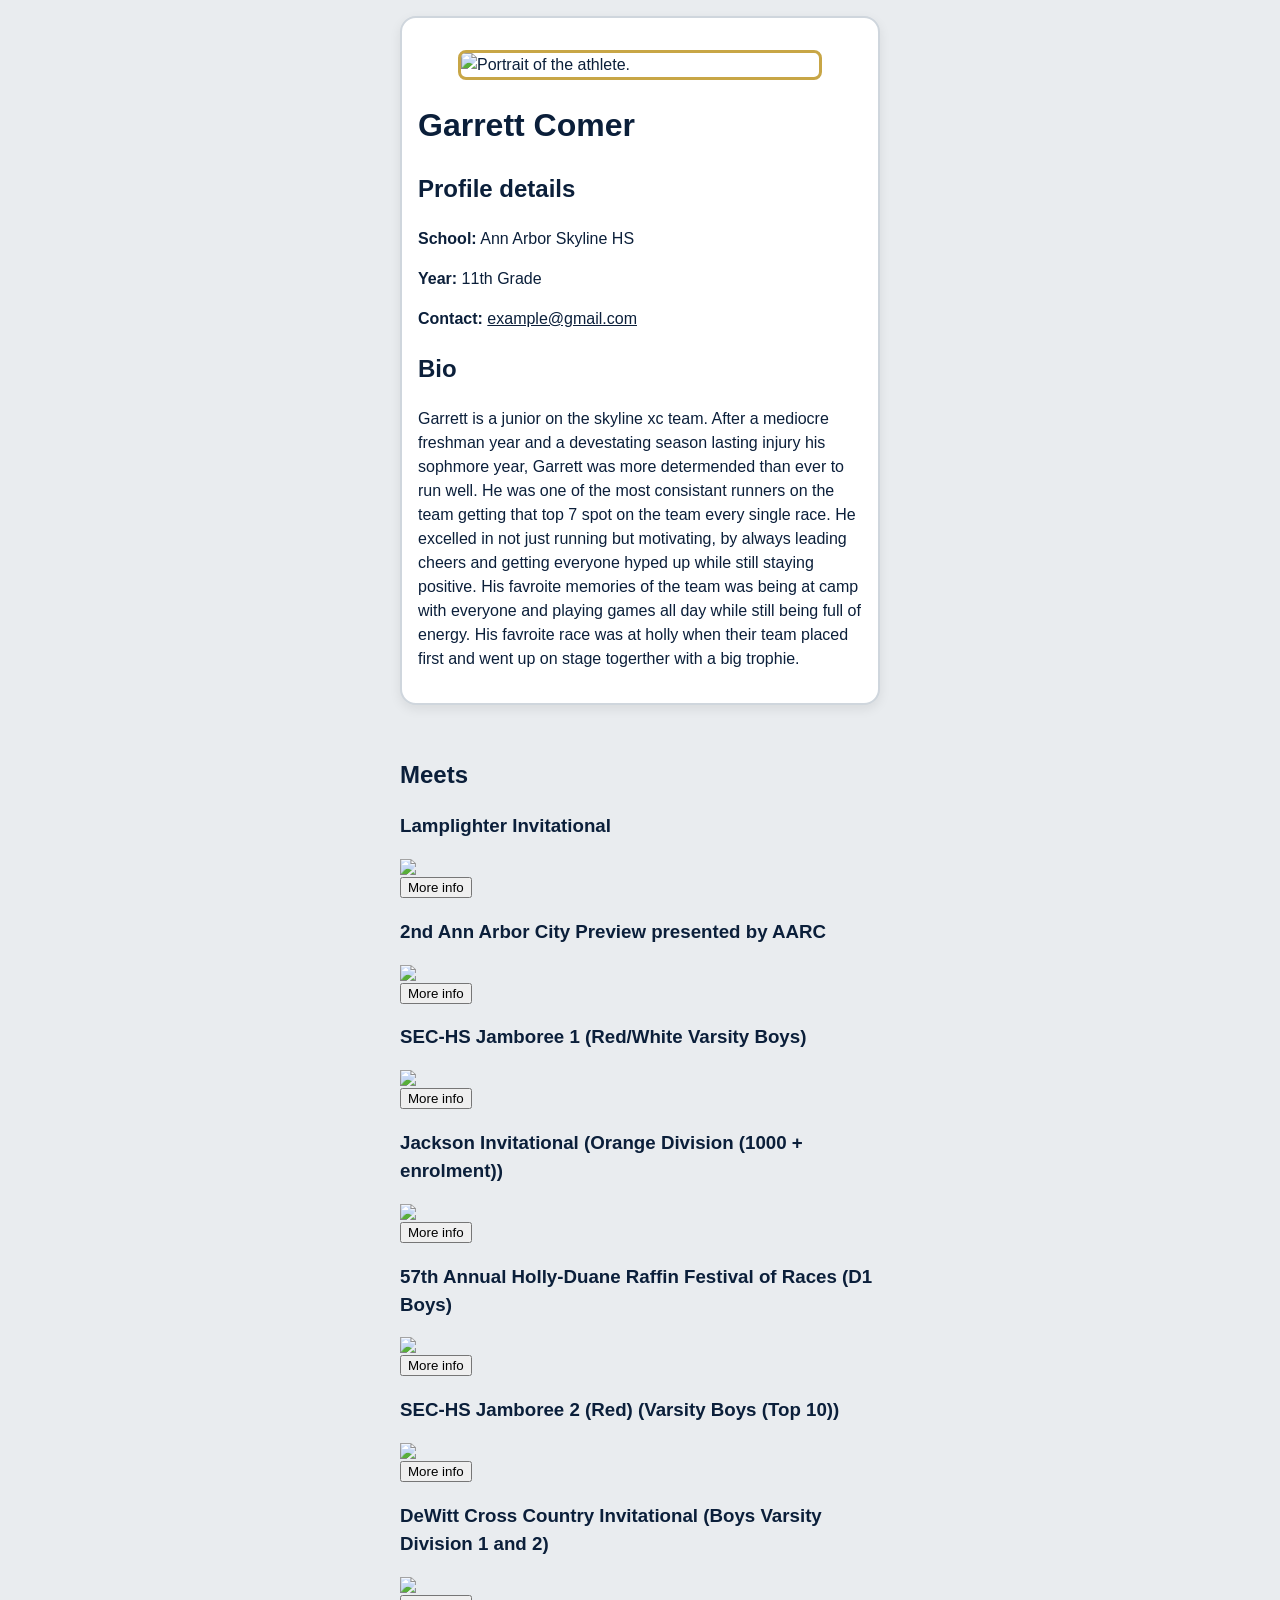
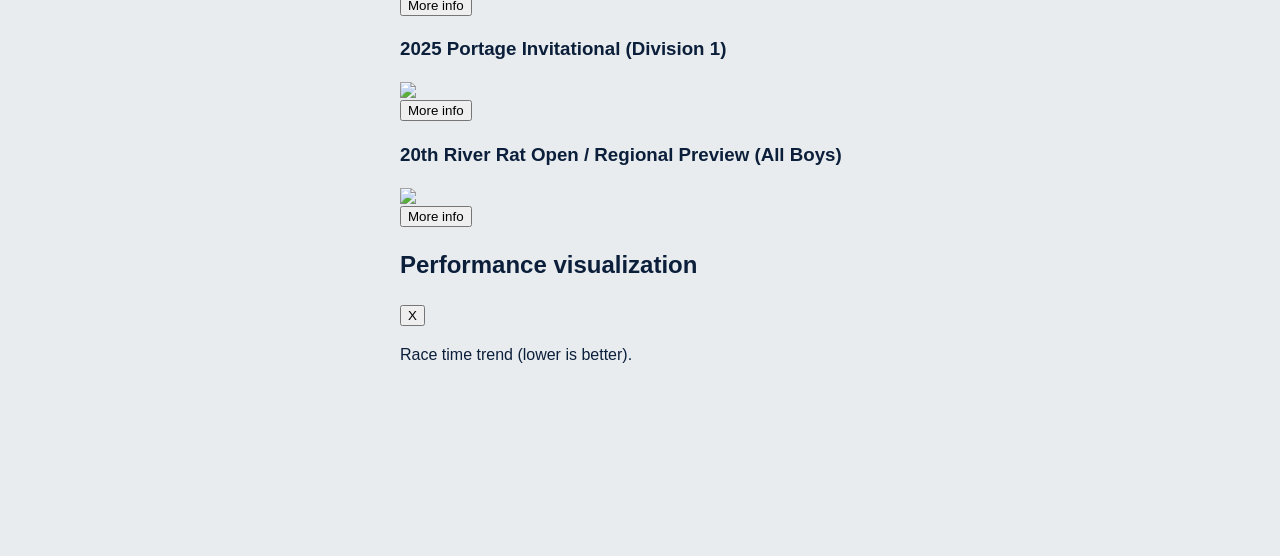
==== index.template.html @ d1209c4c "deliverable 4 progress" ====
<!doctype html>
<html lang="en">
<head>
  <meta charset="utf-8" />
  <meta name="viewport" content="width=device-width, initial-scale=1" />
  <title>Athlete Profile</title>
  <link rel="stylesheet" href="./css/style.css" />
  <link rel="stylesheet" href="reset.css" />
</head>

<body>
  <header>
    <div id="profile" class="profile" aria-label="Athlete header">
      <figure>
        <img class="photo" src="./images/cover_photo.jpg" alt="Portrait of the athlete." />
      </figure>

      <div class="meta">
        <h1>Garrett Comer</h1>

        <section aria-labelledby="profile-details-title">
          <h2 id="profile-details-title">Profile details</h2>
          <p><strong>School:</strong> Ann Arbor Skyline HS</p>
          <p><strong>Year:</strong> 11th Grade</p>
          <p><strong>Contact:</strong> <a href="#" aria-label="Email">example@gmail.com</a></p>
        </section>

        <section aria-labelledby="bio-title">
          <h2 id="bio-title">Bio</h2>
          <p>
            Garrett is a junior on the skyline xc team. After a mediocre freshman year and a devestating season lasting injury his sophmore year, Garrett was more determended than ever to run well. He was one of the most consistant runners on the team getting that top 7 spot on the team every single race. He excelled in not just running but motivating, by always leading cheers and getting everyone hyped up while still staying positive. His favroite memories of the team was being at camp with everyone and playing games all day while still being full of energy. His favroite race was at holly when their team placed first and went up on stage togerther with a big trophie.
          </p>
        </section>
      </div>
    </div>
  </header>

  <main id="main">
    <section id="meets" class="meets" aria-labelledby="meets-title">
      <h2 id="meets-title">Meets</h2>

      <div id="meet-grid" class="meet-grid" aria-label="Meet cards grid">
        <article class="meet-card" aria-labelledby="meet-1-title">
          <h3 id="meet-1-title">Lamplighter Invitational</h3>
          <div class="spacer" aria-hidden="true">
            <img src="./images//2025 Lamplighter.jpg"/>
          </div>
          <button
            type="button"
            class="open-panel">
            More info
          </button>
        </article>

        <article class="meet-card" aria-labelledby="meet-2-title">
          <h3 id="meet-2-title">2nd Ann Arbor City Preview presented by AARC</h3>
          <div class="spacer" aria-hidden="true">
            <img src="./images/2025 2nd Ann Arbor City Preview presented by AARC.jpg"/>
          </div>
          <button
            type="button"
            class="open-panel">
            More info
          </button>
        </article>

        <article class="meet-card" aria-labelledby="meet-3-title">
          <h3 id="meet-3-title">SEC-HS Jamboree 1 (Red/White Varsity Boys)</h3>
          <div class="spacer" aria-hidden="true">
            <img src="./images/2025         SEC-HS Jamboree 1 (Red_White Varsity Boys).jpg"/>
          </div>
          <button
            type="button"
            class="open-panel">
            More info
          </button>
        </article>

        <article class="meet-card" aria-labelledby="meet-4-title">
          <h3 id="meet-4-title">Jackson Invitational (Orange Division (1000 + enrolment))</h3>
          <div class="spacer" aria-hidden="true">
            <img src="./images/skyline_logo.jpg" />
          </div>
          <button
            type="button"
            class="open-panel"
            aria-controls="performance-panel">
            More info
          </button>
        </article>

        <article class="meet-card" aria-labelledby="meet-5-title">
          <h3 id="meet-5-title">57th Annual Holly-Duane Raffin Festival of Races (D1 Boys)</h3>
          <div class="spacer" aria-hidden="true">
            <img src="./images/2025 57th Annual Holly-Duane Raffin Festival of Races (D1 Boys).jpg"/>
          </div>
          <button
            type="button"
            class="open-panel">
            More info
          </button>
        </article>

        <article class="meet-card" aria-labelledby="meet-6-title">
          <h3 id="meet-6-title">SEC-HS Jamboree 2 (Red) (Varsity Boys (Top 10))</h3>
          <div class="spacer" aria-hidden="true">
            <img src="./images/2025 SEC-HS Jamboree 2 (Red) (Varsity Boys (Top 10)).jpg"/>
          </div>
          <button
            type="button"
            class="open-panel">
            More info
          </button>
        </article>

        <article class="meet-card" aria-labelledby="meet-6-title">
          <h3 id="meet-6-title">DeWitt Cross Country Invitational (Boys Varsity Division 1 and 2)</h3>
          <div class="spacer" aria-hidden="true">
            <img src="./images/2025 DeWitt Cross Country Invitational (Boys Varsity Division 1 and 2).jpg"/>
          </div>
          <button
            type="button"
            class="open-panel">
            More info
          </button>
        </article>

        <article class="meet-card" aria-labelledby="meet-6-title">
          <h3 id="meet-6-title">2025 Portage Invitational (Division 1)</h3>
          <div class="spacer" aria-hidden="true">
            <img src="./images/2025 Portage Invitational (Division 1).jpg"/>
          </div>
          <button
            type="button"
            class="open-panel">
            More info
          </button>
        </article>

        <article class="meet-card" aria-labelledby="meet-6-title">
          <h3 id="meet-6-title">20th River Rat Open / Regional Preview (All Boys)</h3>
          <div class="spacer" aria-hidden="true">
            <img src="./images/2025 20th River Rat Open _ Regional Preview (All Boys).jpg"/>
          </div>
          <button
            type="button"
            class="open-panel">
            More info
          </button>
        </article>
        <div
          id="performance-panel"
          class="panel"
          aria-labelledby="performance-title"
          aria-live="polite"
          tabindex="-1">

          <div class="panel-header">
            <div class="panel-main">
              <h2 id="performance-title">Performance visualization</h2>
  
              <!-- <form class="filter" aria-label="Performance visualization filters">
                <label for="data-filter">Select data filter</label>
                <select id="data-filter" name="data-filter">
                  <option value="" selected>Option 1</option>
                  <option value="by-event">Option 2</option>
                  <option value="by-date">Option 3</option>
                  <option value="other-metric">Option 4</option>
                </select>
              </form> -->
  
            </div>
            <div>
              <button type="button" id="close-panel" aria-label="Close performance panel">X</button>
            </div>
          </div>

          <div class="viz-area" aria-label="Visualization area">
            <p class="viz-help">Race time trend (lower is better).</p>
            <canvas id="time-chart" role="img" aria-label="Line chart of race times over time"></canvas>
          </div>
        </div>
      </div>
    </section>
  </main>
</body>
</html>
---- css/style.css ----
/* Base styles */

:root {
  color-scheme: light dark;
  --bg-color: #e9ecef;
  --card-color: #ffffff;
  --text-color: #0b1f3a;
  --accent-color: #c8a646;
  --border-color: #cfd6dd;
  --button-text: #ffffff;
  --shadow-color: rgba(0, 0, 0, 0.08);
}

@media (prefers-color-scheme: dark) {
  :root {
    --bg-color: #0b1f3a;
    --card-color: #13294b;
    --text-color: #ffffff;
    --accent-color: #c8a646;
    --border-color: #4a5a73;
    --button-text: #0b1f3a;
    --shadow-color: rgba(0, 0, 0, 0.3);
  }
}

html {
  font-size: 16px;
}

body {
  margin: 0;
  background-color: var(--bg-color);
  color: var(--text-color);
  font-family: Arial, Helvetica, sans-serif;
  line-height: 1.5;
}

header,
main {
  width: 100%;
  max-width: 30rem;
  margin: 0 auto;
  padding: 1rem;
}

img {
  display: block;
  max-width: 100%;
}

a {
  color: var(--text-color);
}

/* Header */

.profile {
  background-color: var(--card-color);
  border: 2px solid var(--border-color);
  border-radius: 1rem;
  box-shadow: 0 0.25rem 0.75rem var(--shadow-color);
  padding: 1rem;
}

.profile-top {
  display: grid;
  grid-template-columns: 1fr 1fr;
  gap: 16px;
  margin: 16px;
}

.bio {
  border-top: 2px solid var(--border-color);
  padding-top: 0.75rem;
}

.photo {
  height: auto;
  object-fit: cover;
  border-radius: 0.5rem;
  border: 3px solid var(--accent-color);
}
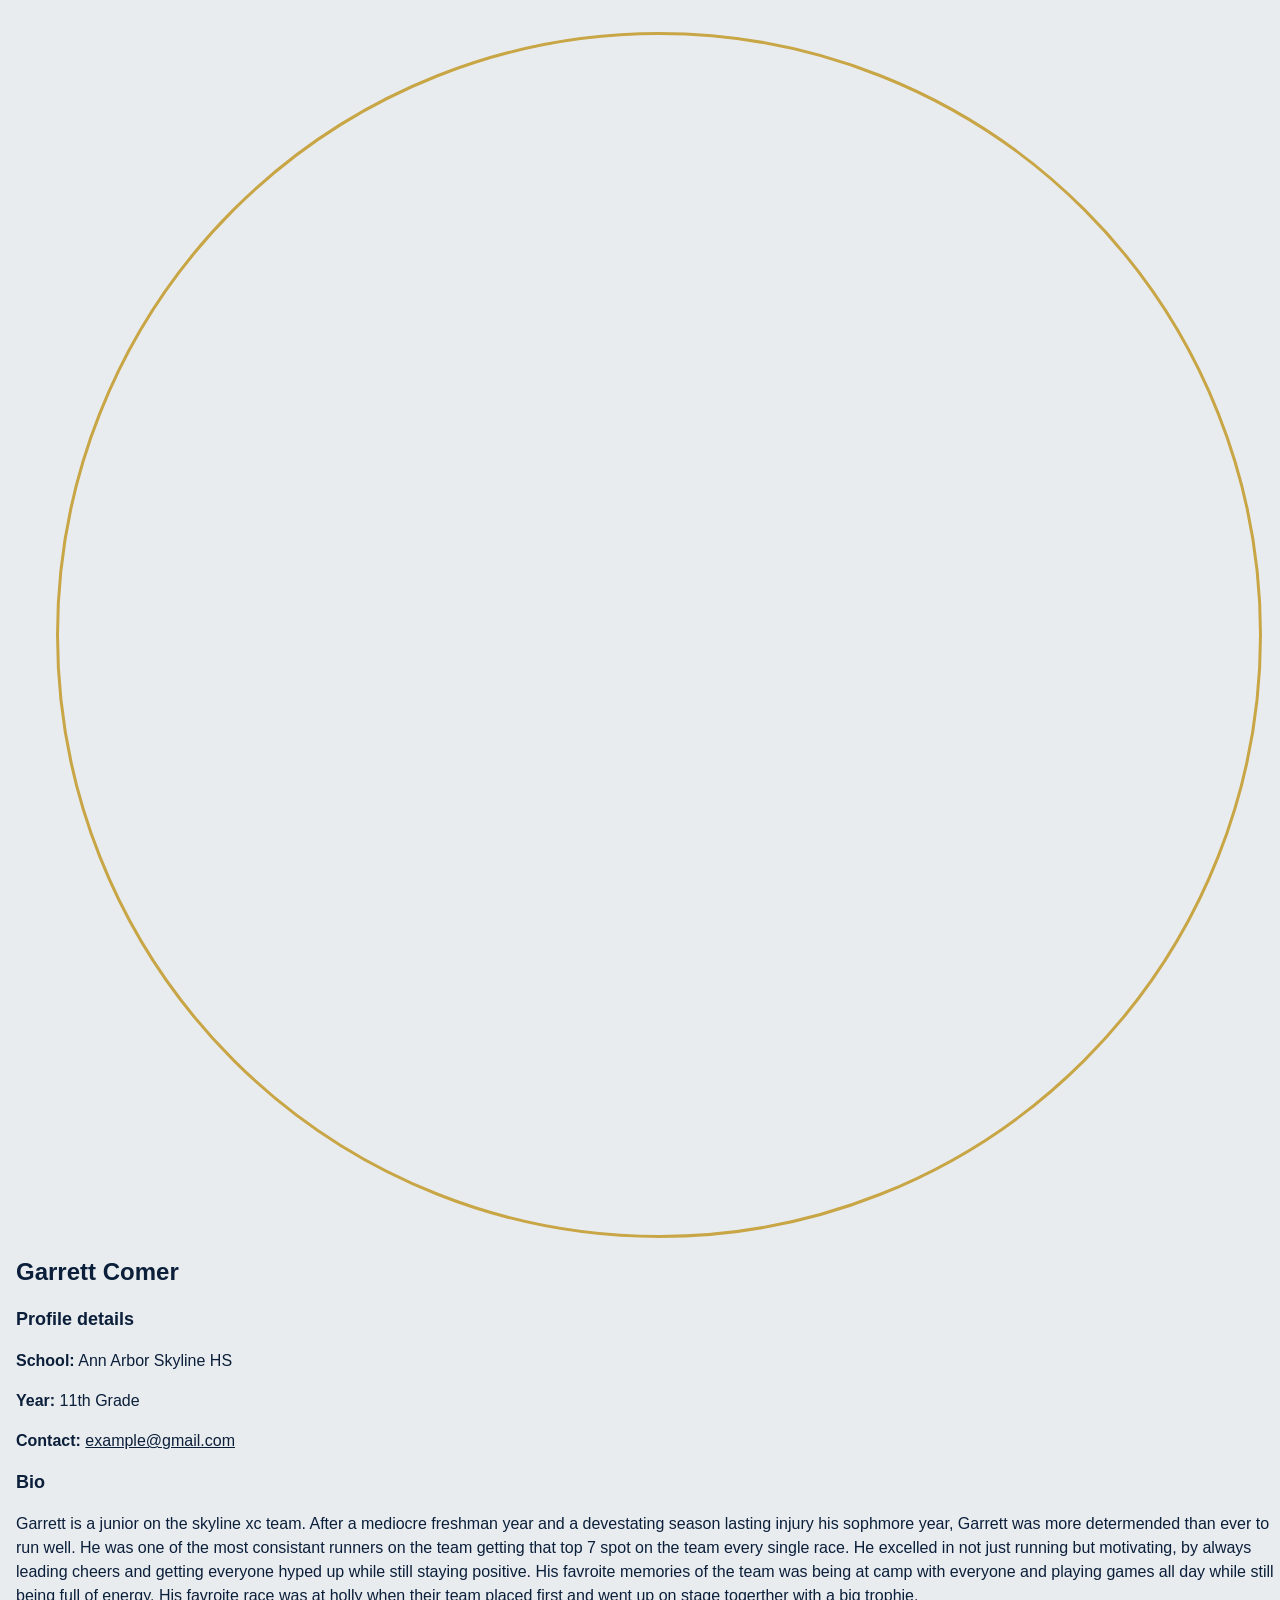
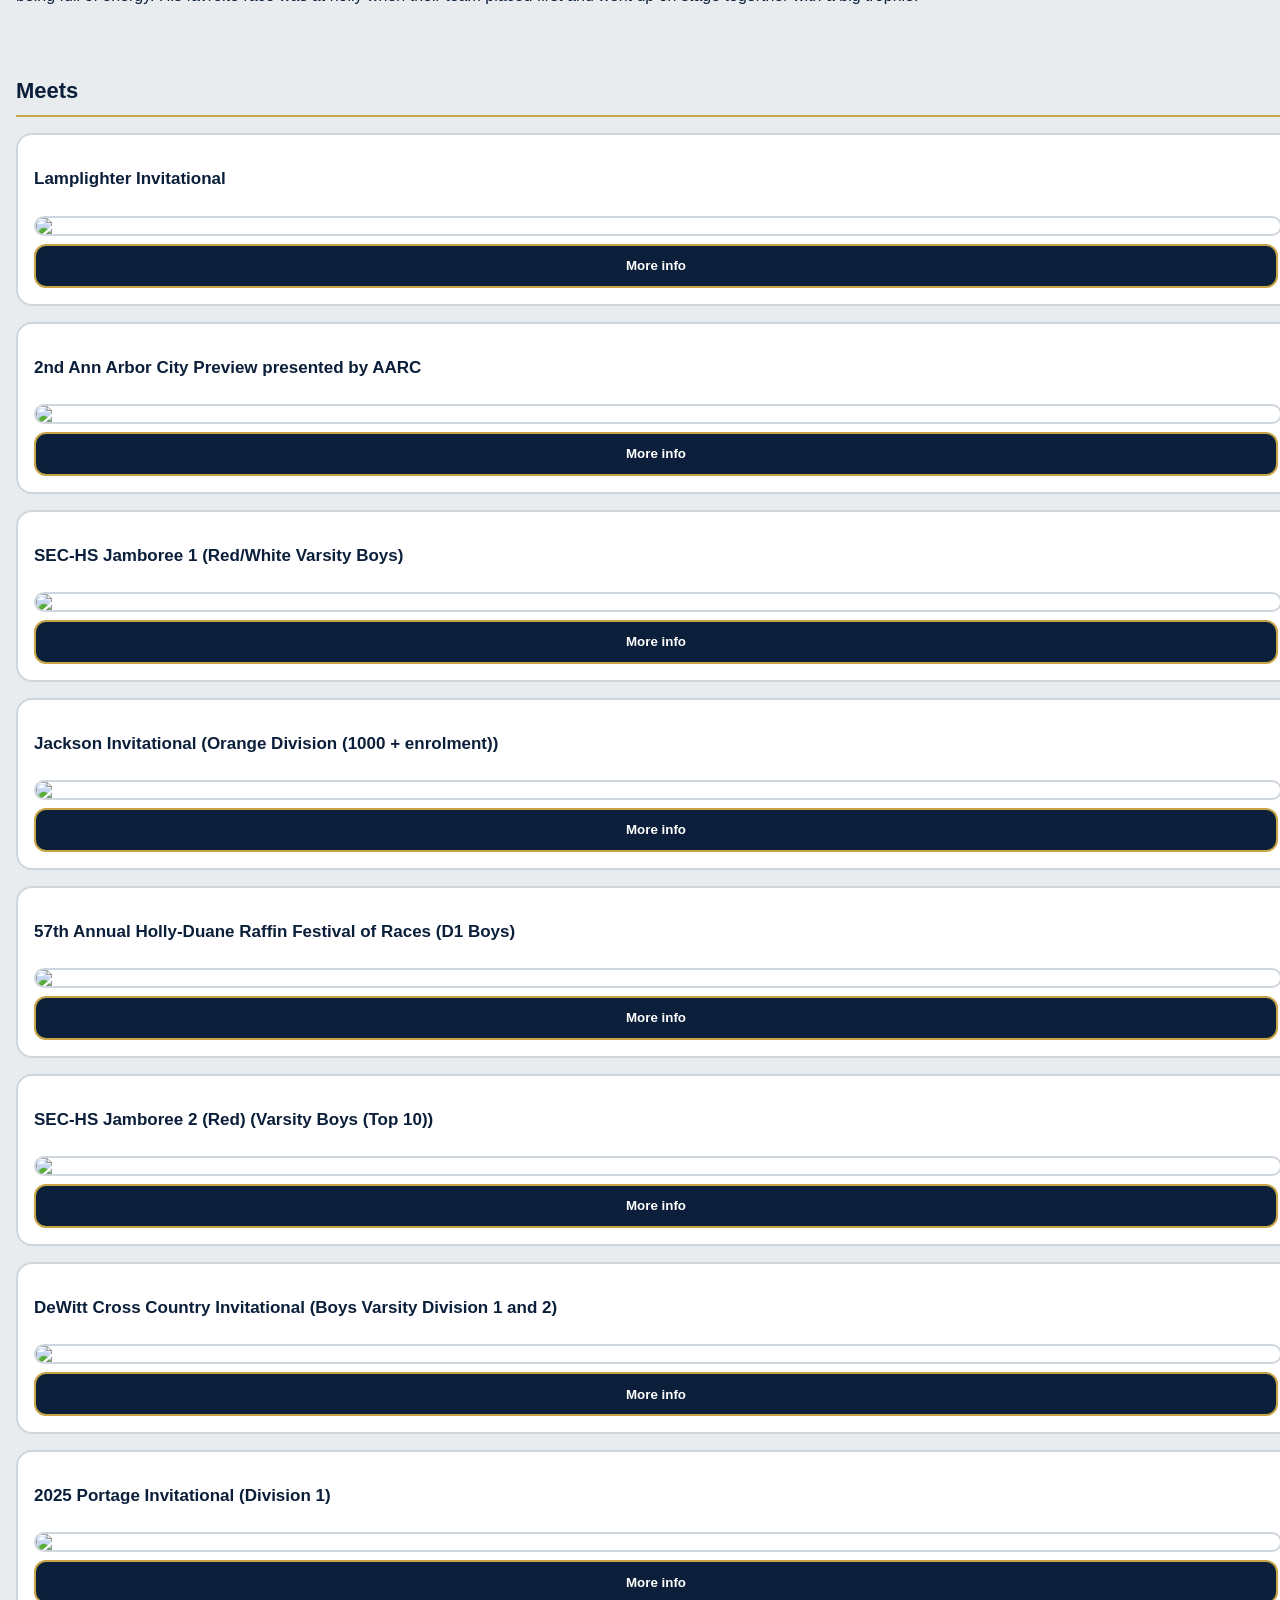
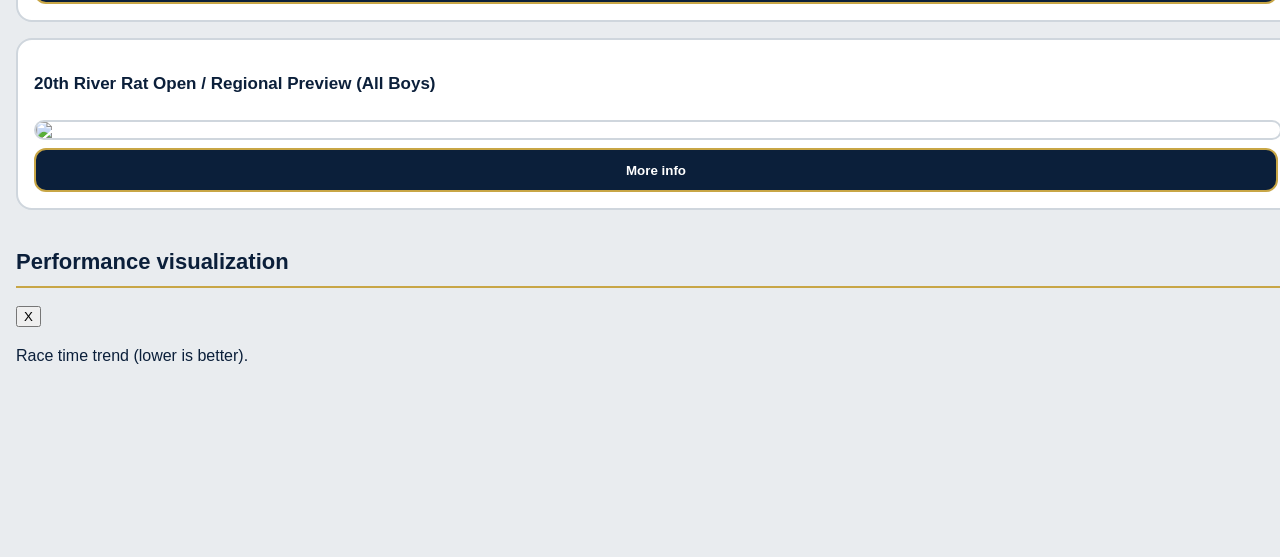
==== commit c38ef39a: "Update index.template.html" ====
--- a/index.template.html
+++ b/index.template.html
@@ -5,8 +5,8 @@
   <meta charset="utf-8" />
   <meta name="viewport" content="width=device-width, initial-scale=1" />
   <title>Athlete Profile</title>
+  <link rel="stylesheet" href="reset.css" />
   <link rel="stylesheet" href="./css/style.css" />
-  <link rel="stylesheet" href="reset.css" />
 </head>
 
 <body>
--- a/css/style.css
+++ b/css/style.css
@@ -1,4 +1,6 @@
-/* Base styles */
+/* =========================
+   Color themes
+   ========================= */
 
 :root {
   color-scheme: light dark;
@@ -23,6 +25,69 @@
   }
 }
 
+body.light-mode {
+  --bg-color: #e9ecef;
+  --card-color: #ffffff;
+  --text-color: #0b1f3a;
+  --accent-color: #c8a646;
+  --border-color: #cfd6dd;
+  --button-text: #ffffff;
+  --shadow-color: rgba(0, 0, 0, 0.08);
+}
+
+body.dark-mode {
+  --bg-color: #0b1f3a;
+  --card-color: #13294b;
+  --text-color: #ffffff;
+  --accent-color: #c8a646;
+  --border-color: #4a5a73;
+  --button-text: #0b1f3a;
+  --shadow-color: rgba(0, 0, 0, 0.3);
+}
+
+body.high-contrast {
+  --bg-color: #000000;
+  --card-color: #000000;
+  --text-color: #ffffff;
+  --accent-color: #ffff00;
+  --border-color: #ffffff;
+  --button-text: #000000;
+  --shadow-color: rgba(255, 255, 255, 0);
+}
+
+body.high-contrast .sticky-header,
+body.high-contrast .bio,
+body.high-contrast .meet-card,
+body.high-contrast .spacer,
+body.high-contrast .open-panel {
+  border-width: 3px;
+}
+
+body.high-contrast .open-panel {
+  background-color: #ffff00;
+  color: #000000;
+}
+
+body.high-contrast .tag-layout p {
+  background-color: #ffffff;
+  color: #000000;
+  border: 2px solid #000000;
+}
+
+body.high-contrast a {
+  color: #ffff00;
+  text-decoration: underline;
+}
+
+body.high-contrast *:focus-visible {
+  outline: 3px solid #ffff00;
+  outline-offset: 3px;
+}
+
+/* =========================
+   Base structure
+   ========================= */
+
 html {
   font-size: 16px;
 }
@@ -38,45 +103,284 @@
 header,
 main {
   width: 100%;
-  max-width: 30rem;
   margin: 0 auto;
-  padding: 1rem;
+  padding: 16px;
 }
 
 img {
   display: block;
-  max-width: 100%;
 }
 
 a {
   color: var(--text-color);
 }
 
-/* Header */
-
-.profile {
-  background-color: var(--card-color);
+h1 {
+  font-size: 24px;
+}
+
+h2 {
+  font-size: 18px;
+}
+
+/* =========================
+   Sticky athlete header
+   ========================= */
+
+.sticky-header {
+  position: sticky;
+  top: 0;
+  z-index: 1000;
+
+  display: flex;
+  align-items: center;
+  gap: 16px;
+
+  margin-bottom: 16px;
+  padding: 16px;
   border: 2px solid var(--border-color);
-  border-radius: 1rem;
-  box-shadow: 0 0.25rem 0.75rem var(--shadow-color);
-  padding: 1rem;
-}
-
-.profile-top {
+  border-radius: 16px;
+
+  background-color: var(--card-color);
+  box-shadow: 0 4px 10px var(--shadow-color);
+}
+
+.sticky-header figure {
+  width: 50%;
+  margin: 0;
+}
+
+.photo {
+  width: 100%;
+  aspect-ratio: 1 / 1;
+  object-fit: cover;
+  border: 3px solid var(--accent-color);
+  border-radius: 50%;
+}
+
+.general-info {
+  display: flex;
+  flex-direction: column;
+  gap: 8px;
+}
+
+.tag-layout {
+  display: flex;
+  flex-wrap: wrap;
+  gap: 4px;
+  align-items: flex-start;
+}
+
+.tag-layout p {
+  margin: 0;
+  padding: 8px 16px;
+  border-radius: 16px;
+  background-color: var(--bg-color);
+}
+
+/* =========================
+   Bio
+   ========================= */
+
+.bio {
+  margin-bottom: 16px;
+  padding: 16px;
+  border: 2px solid var(--border-color);
+  border-radius: 16px;
+  background-color: var(--card-color);
+}
+
+/* =========================
+   Meet cards
+   ========================= */
+
+.meets {
+  margin-top: 16px;
+}
+
+.meets h2 {
+  margin-bottom: 16px;
+  padding-bottom: 8px;
+  font-size: 22px;
+  border-bottom: 2px solid var(--accent-color);
+}
+
+.meet-grid {
   display: grid;
-  grid-template-columns: 1fr 1fr;
+  grid-template-columns: 1fr;
   gap: 16px;
-  margin: 16px;
-}
-
-.bio {
+}
+
+.meet-card {
+  display: flex;
+  flex-direction: column;
+  gap: 8px;
+
+  padding: 16px;
+  border: 2px solid var(--border-color);
+  border-radius: 16px;
+
+  background-color: var(--card-color);
+
+  opacity: 0;
+  transform: translateY(20px);
+  animation: cardFadeUp 0.6s ease forwards;
+}
+
+.meet-card h3 {
+  font-size: 17px;
+  line-height: 1.3;
+}
+
+.spacer {
+  width: 100%;
+  overflow: hidden;
+  border: 2px solid var(--border-color);
+  border-radius: 12px;
+}
+
+.spacer img {
+  width: 100%;
+  height: auto;
+}
+
+.open-panel {
+  min-height: 44px;
+  padding: 8px 16px;
+  border: 2px solid var(--accent-color);
+  border-radius: 12px;
+
+  background-color: var(--text-color);
+  color: var(--button-text);
+  font-weight: bold;
+}
+
+.open-panel:active {
+  transform: scale(0.97);
+}
+
+.open-panel:focus-visible {
+  outline: 3px solid var(--accent-color);
+  outline-offset: 3px;
+}
+
+.race-details {
+  padding-top: 8px;
   border-top: 2px solid var(--border-color);
-  padding-top: 0.75rem;
-}
-
-.photo {
-  height: auto;
-  object-fit: cover;
-  border-radius: 0.5rem;
-  border: 3px solid var(--accent-color);
+}
+
+.race-details p {
+  margin-bottom: 8px;
+}
+
+.race-details p:last-child {
+  margin-bottom: 0;
+}
+
+/* =========================
+   Theme toggle 
+   (used from ChatGPT prompting, edited colors and padding)
+   ========================= */
+
+.theme-toggle {
+  position: fixed;
+  right: 16px;
+  bottom: 16px;
+  z-index: 2000;
+
+  padding: 0;
+  border: none;
+  background: none;
+  cursor: pointer;
+}
+
+.toggle-track {
+  position: relative;
+
+  display: flex;
+  align-items: center;
+  justify-content: space-between;
+
+  width: 84px;
+  height: 44px;
+  padding: 0 10px;
+  border: 2px solid var(--accent-color);
+  border-radius: 999px;
+
+  background-color: var(--card-color);
+  box-shadow: 0 4px 10px var(--shadow-color);
+}
+
+.toggle-option {
+  position: relative;
+  z-index: 2;
+  font-size: 18px;
+  line-height: 1;
+}
+
+.toggle-thumb {
+  position: absolute;
+  top: 3px;
+  left: 4px;
+
+  width: 34px;
+  height: 34px;
+  border-radius: 50%;
+
+  background-color: var(--text-color);
+  transition: transform 0.25s ease;
+}
+
+body.dark-mode .toggle-thumb {
+  transform: translateX(38px);
+}
+
+.theme-toggle:focus-visible .toggle-track {
+  outline: 3px solid var(--accent-color);
+  outline-offset: 3px;
+}
+
+/* =========================
+   High contrast toggle 
+   (used from ChatGPT prompting, edited colors, padding, cursor)
+   ========================= */
+
+#contrast-toggle {
+  position: fixed;
+  right: 16px;
+  bottom: 72px;
+  z-index: 2000;
+
+  padding: 8px 16px;
+  border: 2px solid var(--accent-color);
+  border-radius: 999px;
+
+  background-color: var(--card-color);
+  color: var(--text-color);
+  font-weight: bold;
+  cursor: pointer;
+}
+
+/* =========================
+   Animation 
+   (used from ChatGPT prompting)
+   ========================= */
+
+@keyframes cardFadeUp {
+  from {
+    opacity: 0;
+    transform: translateY(20px);
+  }
+
+  to {
+    opacity: 1;
+    transform: translateY(0);
+  }
+}
+
+@media (prefers-reduced-motion: reduce) {
+  * {
+    animation: none !important;
+    transition: none !important;
+  }
 }
